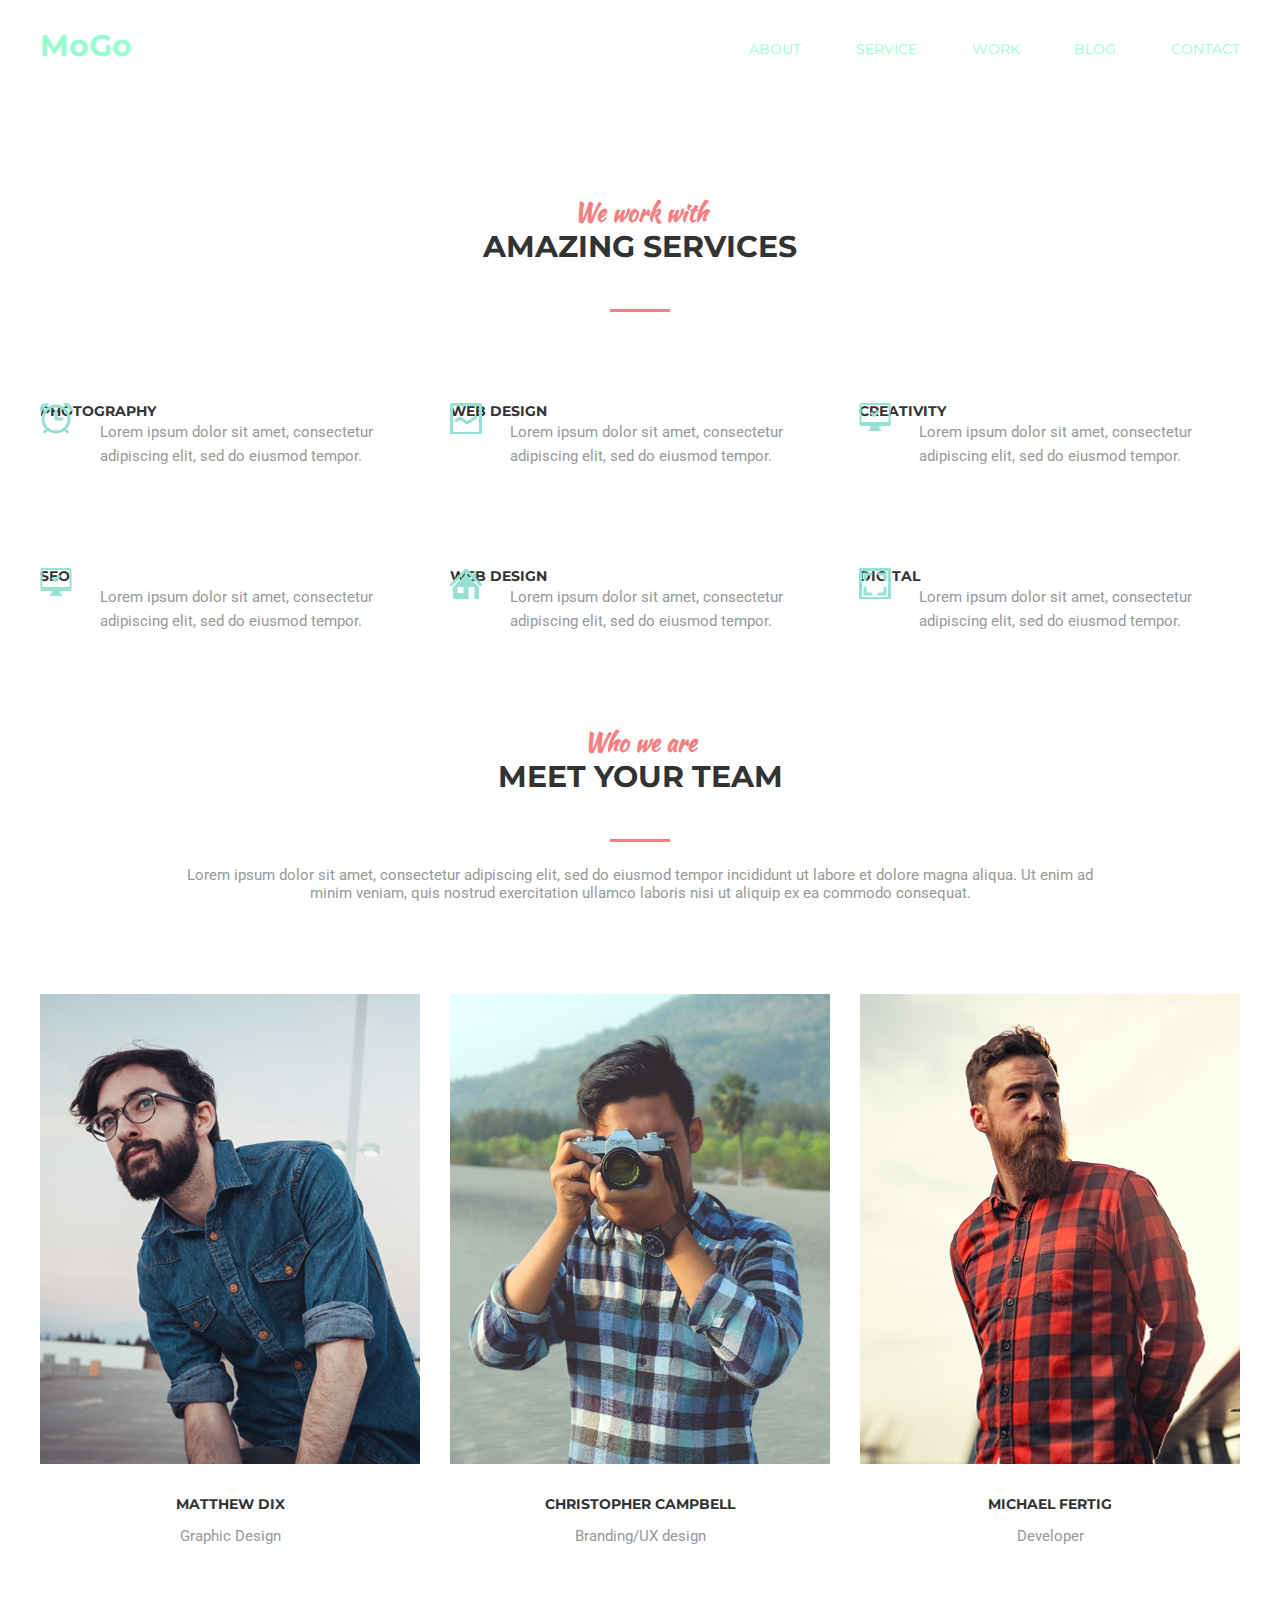
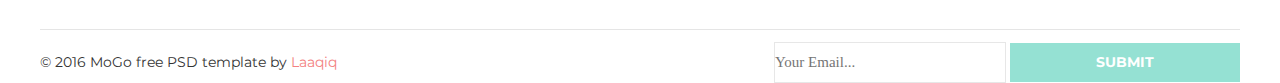
==== html-css/module-6/index.html @ 96894bae "hw-06" ====
<!DOCTYPE html>
<html lang="en">
<head>
    <meta charset="UTF-8">
    <meta name="viewport" content="width=device-width, initial-scale=1.0">
    <meta http-equiv="X-UA-Compatible" content="ie=edge">
    <link rel="stylesheet" href="css/style.css">
    <link href="https://fonts.googleapis.com/css?family=Roboto:300i,400,400i&display=swap" rel="stylesheet">
    <link href="https://fonts.googleapis.com/css?family=Montserrat:400,700&display=swap" rel="stylesheet">
    <link href="https://fonts.googleapis.com/css?family=Kaushan+Script&display=swap" rel="stylesheet">
    <title>Document</title>
</head>
<body>
    <header class="container">
        <nav class="menu">
            <a href="#" class="logo">MoGo</a>
            <ul class="menu-navigation">
                <li>
                    <a href="#">About</a>
                </li>
                <li>
                    <a href="#">Service</a>
                </li>
                <li>
                    <a href="#">Work</a>
                </li>
                <li>
                    <a href="#">Blog</a>
                </li>
                <li>
                    <a href="#">Contact</a>
                </li>
            </ul>
        </nav>
    </header>
    <main class="container">
        <h2 class="article-title"><span class="italic">We work with</span><br>Amazing Services</h2>
            <section class="features">
                <ul class="features-list">
                    <li class="features-list-item">
                       <!-- <img src="image/alarm.png" width="32px" height="31px">-->
                        <h3 class="icon icon-alarm">Photography</h3>
                        <p class="text">
                            Lorem ipsum dolor sit amet, consectetur adipiscing elit, sed do eiusmod tempor.
                        </p>
                    </li>
                    <li class="features-list-item">
                        <!--<img src="image/line graph.png" width="32px" height="31px">-->
                        <h3 class="icon icon-graph">Web Design</h3>
                        <p class="text">
                            Lorem ipsum dolor sit amet, consectetur adipiscing elit, sed do eiusmod tempor.
                        </p>   
                        
                        
                    </li>
                    <li class="features-list-item">
                        <!--<img src="image/computer.png" width="32px" height="31px">-->
                        <h3 class="icon icon-computer">Creativity</h3>
                        <p class="text">
                            Lorem ipsum dolor sit amet, consectetur adipiscing elit, sed do eiusmod tempor.
                        </p>
                    </li>
                    <li class="features-list-item">
                        <!--<img src="image/book.png" width="32px" height="31px">-->
                        <h3 class="icon icon-book">seo</h3>
                        <p class="text">
                            Lorem ipsum dolor sit amet, consectetur adipiscing elit, sed do eiusmod tempor.
                        </p>
                    </li>
                    <li class="features-list-item">
                        <!--<img src="image/home.png" width="32px" height="31px">-->
                        <h3 class="icon icon-home">Web Design</h3>
                        <p class="text">
                            Lorem ipsum dolor sit amet, consectetur adipiscing elit, sed do eiusmod tempor.
                        </p>
                    </li>
                    <li class="features-list-item">
                        <!--<img src="image/image.png" width="32px" height="31px">-->
                        <h3 class="icon icon-image">digital</h3>
                        <p class="text">
                            Lorem ipsum dolor sit amet, consectetur adipiscing elit, sed do eiusmod tempor.
                        </p>
                    </li>
                </ul>
        </section>
    <h2 class="article-title"><span class="italic">Who we are</span><br>Meet your team</h2>
    <p class="text2">Lorem ipsum dolor sit amet, consectetur adipiscing elit, sed do eiusmod tempor incididunt ut labore et dolore magna aliqua. Ut enim ad minim veniam, quis nostrud exercitation ullamco laboris nisi ut aliquip ex ea commodo consequat.</p>
        <section class="team">
            <div class="team-list">
                <div class="team-list-item">
                    <div class="team-list-image">
                        <a href="#">
                            <img src="image/Layer_16.png" width="380" height="470"> 
                        </a>
                    </div>
                    <div class="teams"> 
                        <h3 class="team-list-name">Matthew Dix</h3>
                        <p class="team-list-occupation">Graphic Design</p>
                    </div>
                    <div class="overlay">
                        <ul class="icon-list">
                            <li>
                                <a href="#" class="icon-facebook">
                                    <span class="visually-hidden">Facebook</span>
                                </a>
                            </li>
                            <li>
                                <a href="#" class="icon-twitter">
                                    <span class="visually-hidden">Twitter</span>
                                </a>
                            </li>
                            <li>
                                <a href="#" class="icon-pinterest">
                                    <span class="visually-hidden">Pinterest</span>
                                </a>
                            </li>
                            <li>
                                <a href="#" class="icon-instagram">
                                    <span class="visually-hidden">Instagram</span>
                                </a>
                            </li>
                        </ul>
                    </div>
                </div>
                <div class="team-list-item">
                    <div class="team-list-image">
                        <img class="team-list-image" src="image/Layer_19.png" width="380" height="470">
                    </div>
                    <div class="teams"> 
                        <h3 class="team-list-name">Christopher Campbell</h3>
                        <p class="team-list-occupation">Branding/UX design</p>
                    </div>
                    <div class="overlay">
                        <ul class="icon-list">
                            <li>
                                <a href="#" class="icon-facebook">
                                    <span class="visually-hidden">Facebook</span>
                                </a>
                            </li>
                            <li>
                                <a href="#" class="icon-twitter">
                                    <span class="visually-hidden">Twitter</span>
                                </a>
                            </li>
                            <li>
                                <a href="#" class="icon-pinterest">
                                    <span class="visually-hidden">Pinterest</span>
                                </a>
                            </li>
                            <li>
                                <a href="#" class="icon-instagram">
                                    <span class="visually-hidden">Instagram</span>
                                </a>
                            </li>
                        </ul>
                    </div>
                </div>

                <div class="team-list-item">
                    <div class="team-list-image">
                        <img class="team-list-image" src="image/Layer_18.png" width="380" height="470">
                    </div>
                    <div class="teams"> 
                        <h3 class="team-list-name">Michael Fertig </h3>
                        <p class="team-list-occupation">Developer</p>
                    </div>
                    <div class="overlay">
                        <ul class="icon-list">
                            <li>
                                <a href="#" class="icon-facebook">
                                    <span class="visually-hidden">Facebook</span>
                                </a>
                            </li>
                            <li>
                                <a href="#" class="icon-twitter">
                                    <span class="visually-hidden">Twitter</span>
                                </a>
                            </li>
                            <li>
                                <a href="#" class="icon-pinterest">
                                    <span class="visually-hidden">Pinterest</span>
                                </a>
                            </li>
                            <li>
                                <a href="#" class="icon-instagram">
                                    <span class="visually-hidden">Instagram</span>
                                </a>
                            </li>
                        </ul>
                    </div>
                </div>
            
        </section>   
        </main>
        <footer class="container">
            <div class="b-footer">
                <p>© 2016 MoGo free PSD template by <span>Laaqiq</span></p >
                <div class="form">
                    <input type="email" class="form-control" placeholder="Your Email...">
                    <input type="submit" placeholder="Subscribe" class="submit-btn">
                </div>  
            </div>
        </footer>
</body>
</html>
---- html-css/module-6/css/style.css ----
*{
    margin: 0;
    padding: 0;
}

/*html {
    box-sizing: border-box;
  }
  *, *:before, *:after {
    box-sizing: inherit;
  }*/

body{
    font-size: 15px;
    color: rgb(153, 153, 153);
    font-family: 'Roboto', sans-serif;
}
.container{
    width: 1200px;
    margin: 0 auto;
}

.menu{
    display: flex;
    justify-content: space-between;
}

.menu a{
    font-family: 'Montserrat', sans-serif;
    color: rgb(149, 255, 211);
    line-height: 1.2;
    text-decoration: none;
}


.logo{
    font-size: 30px;
    font-weight: 700;
    padding-top: 28px;
}

.menu-navigation{
    list-style: none;
    text-transform: uppercase;
    display: flex;
    width: 491px;
    justify-content: space-between;
    padding-top: 40px;
    padding-bottom: 132px;
}


.menu-navigation a{
    font-size: 14px;
    font-weight: 400;
    
}

.menu-navigation a:hover{
    color: rgb(243, 129, 129);
}

.menu-navigation a::after{
    display: flex;
    content: "";
    opacity: 0;
    width: 100%;
    height: 3px;
    background-color: rgb(149, 255, 211);
    transition: opacity 200ms linear, color 200ms linear;
} 

.menu-navigation a:hover::after{
    opacity: 1;
    background-color: rgb(243, 129, 129);
    transition: opacity 200ms linear, color 200ms linear;
} 

.article-title{
    color: rgb(51, 51, 51);
    text-align: center;
    
}

.italic{
    font-size: 24px;
    font-family: 'Kaushan Script', cursive;
    line-height: 1.2;
    text-transform: none;
    
}

h2{
    font-size: 30px;
    font-family: "Montserrat";
    line-height: 1.2;
    font-weight: bold;
    text-transform: uppercase;
    padding-bottom: 24px;
}

h2::after{
    content: "";
    background-color: rgb(243, 129, 129);
    width: 60px;
    height: 3px;
    display: block;
    margin: 0 auto;
    margin-top: 44px;    
}

.features{
    margin-bottom: 90px;
}

.features-list{
    list-style: none;
    display: flex;
    flex-wrap: wrap;
    justify-content: space-between;
    margin: 0;
    padding: 0;
    position: relative;
    margin-top: 67px;
}

.features-list-item{
    width: 381px;
    margin-bottom: 100px;
    display: flex;
    flex-direction: column;
    /*padding-left: 18px;*/
}

.features-list-item:nth-last-child(-n+3){
    margin-bottom: 0;
}

.icon::before{
    content: '';
    position: absolute;
    display: block;
    height: 31px;
    width: 32px;
    background-repeat: no-repeat;
    
    
}

.icon-alarm::before{
    background-image: url(../image/alarm.png);
    
}

.icon-graph::before{
    background-image: url(../image/line-graph.png);
}

.icon-computer::before{
    background-image: url(../image/computer.png);
}

.icon-book::before{
    background-image: url(../image/computer.png);
}

.icon-home::before{
    background-image: url(../image/home.png);
}

.icon-image::before{
    background-image: url(../image/image.png);
}

h3{
    font-size: 14px;
    font-family: "Montserrat";
    color: rgb(51, 51, 51);
    text-transform: uppercase;
    line-height: 1.2;
    /*padding-left: 30px;*/
    
}

.text{
    font-size: 15px;
    font-family: "Roboto";
    color: rgb(153, 153, 153);
    line-height: 1.6;
    margin-left: 60px;
}

.text2{
    width: 941px;
    text-align: center;
    margin: 0 auto;
    margin-bottom: 92px;
}

.team-list{
    display: flex;
    justify-content: space-between;
    list-style: none;
    position: relative;
}
.team-list-image{
    position: relative;
    /*background: #95e1d3;*/
    width: 380px;
    height: 470px;
    margin-bottom: 32px;
    
}

.team-list-image a{
    display: block;
   
}
/*.team-list-image:hover{
    
    /*background-image: linear-gradient(to top, rgba(252, 227, 138, 0.9) 0%, rgba(243, 129, 129, 0.9) 100%), url(../image/Layer_16.png);
    transform: translate(-10px, -10px);
    background: #95e1d3;
}*/


.team{
    margin-bottom: 84px;
}

.teams{
    text-align: center;
    
}

.team-list-name{
    margin-bottom: 15px;
    padding: 0;
}
 .team-list-occupation{
    font-family: 'Roboto', cursive;
    font-size: 15px;
    
}

.overlay{
    position: absolute;
    top: 0;
    background-image: linear-gradient(to top, rgba(252, 227, 138, 0.9) 0%, rgba(243, 129, 129, 0.9) 100%);
    min-height: 470px;
    width: 380px;
    opacity: 0;
    z-index: 1;
    
}
.team-list-item:hover .overlay{
    opacity: 1;
    
}

.icon-list{
    list-style: none;
    min-height: 470px;
    display: flex;
    align-items: center;
    justify-content: center;

}

.icon-list a{
    display: block;
    width: 56px;
    height: 56px;
    background-color: #fce38a;
    border: 1px solid rgba(243, 129, 129, 0.5);
    background-repeat: no-repeat;
    background-position: center;
}
.visually-hidden:not(:focus):not(:active) { 
    position: absolute !important;
    height: 1px; 
    width: 1px;
    overflow: hidden;
    clip: rect(1px 1px 1px 1px); 
    clip: rect(1px, 1px, 1px, 1px);
    white-space: nowrap; 
}

.icon-facebook{
    background-image: url(../image/facebook.png);
}
.icon-twitter{
    background-image: url(../image/twitter.png);
}
.icon-pinterest{
    background-image: url(../image/pinterest.png);
}
.icon-instagram{
    background-image: url(../image/instagram.png);
}

.icon-facebook:hover,
.icon-twitter:hover,
.icon-pinterest:hover,
.icon-instagram:hover{
    background-color: #95e1d3;
    transition: opacity 200ms linear, color 200ms linear;
}

.overlay:hover{
    box-shadow: 10px 10px 0px 0px #95e1d3;
    
    transition: opacity 200ms linear, color 200ms linear;
}

input{
    width: 230px;
    height: 39px;
    border: 1px solid rgb(231, 231, 231);
    background-color: rgb(255, 255, 255);  
}

.form-control{
    color: rgb(204, 204, 204);
    font-family: "Roboto - Light Italic";
    font-size: 15px;
    font-weight: 400;
    line-height: 24px;
    margin-left: 13px;
}


button{
    width: 150px;
    height: 40px;
    background-color: #95e1d3;
}

.submit-btn{
    color: rgb(255, 255, 255);
    font-family: Montserrat;
    font-size: 14px;
    font-weight: 700;
    text-transform: uppercase;
    border: none;
    background-color: #95e1d3;
}

.b-footer{
    display: flex;
    justify-content: space-between;
    flex-wrap: wrap;
    font-family: 'Montserrat', sans-serif;
    color: rgb(51, 51, 51);
    font-size: 14px;
    
}

span{
    color: rgb(243, 129, 129);
    line-height: 41px;
}
.b-footer::before{
    content: '';
    background-color: rgb(229, 229, 229);
    width: 100%;
    height: 1px;
    margin-bottom: 12px;
}
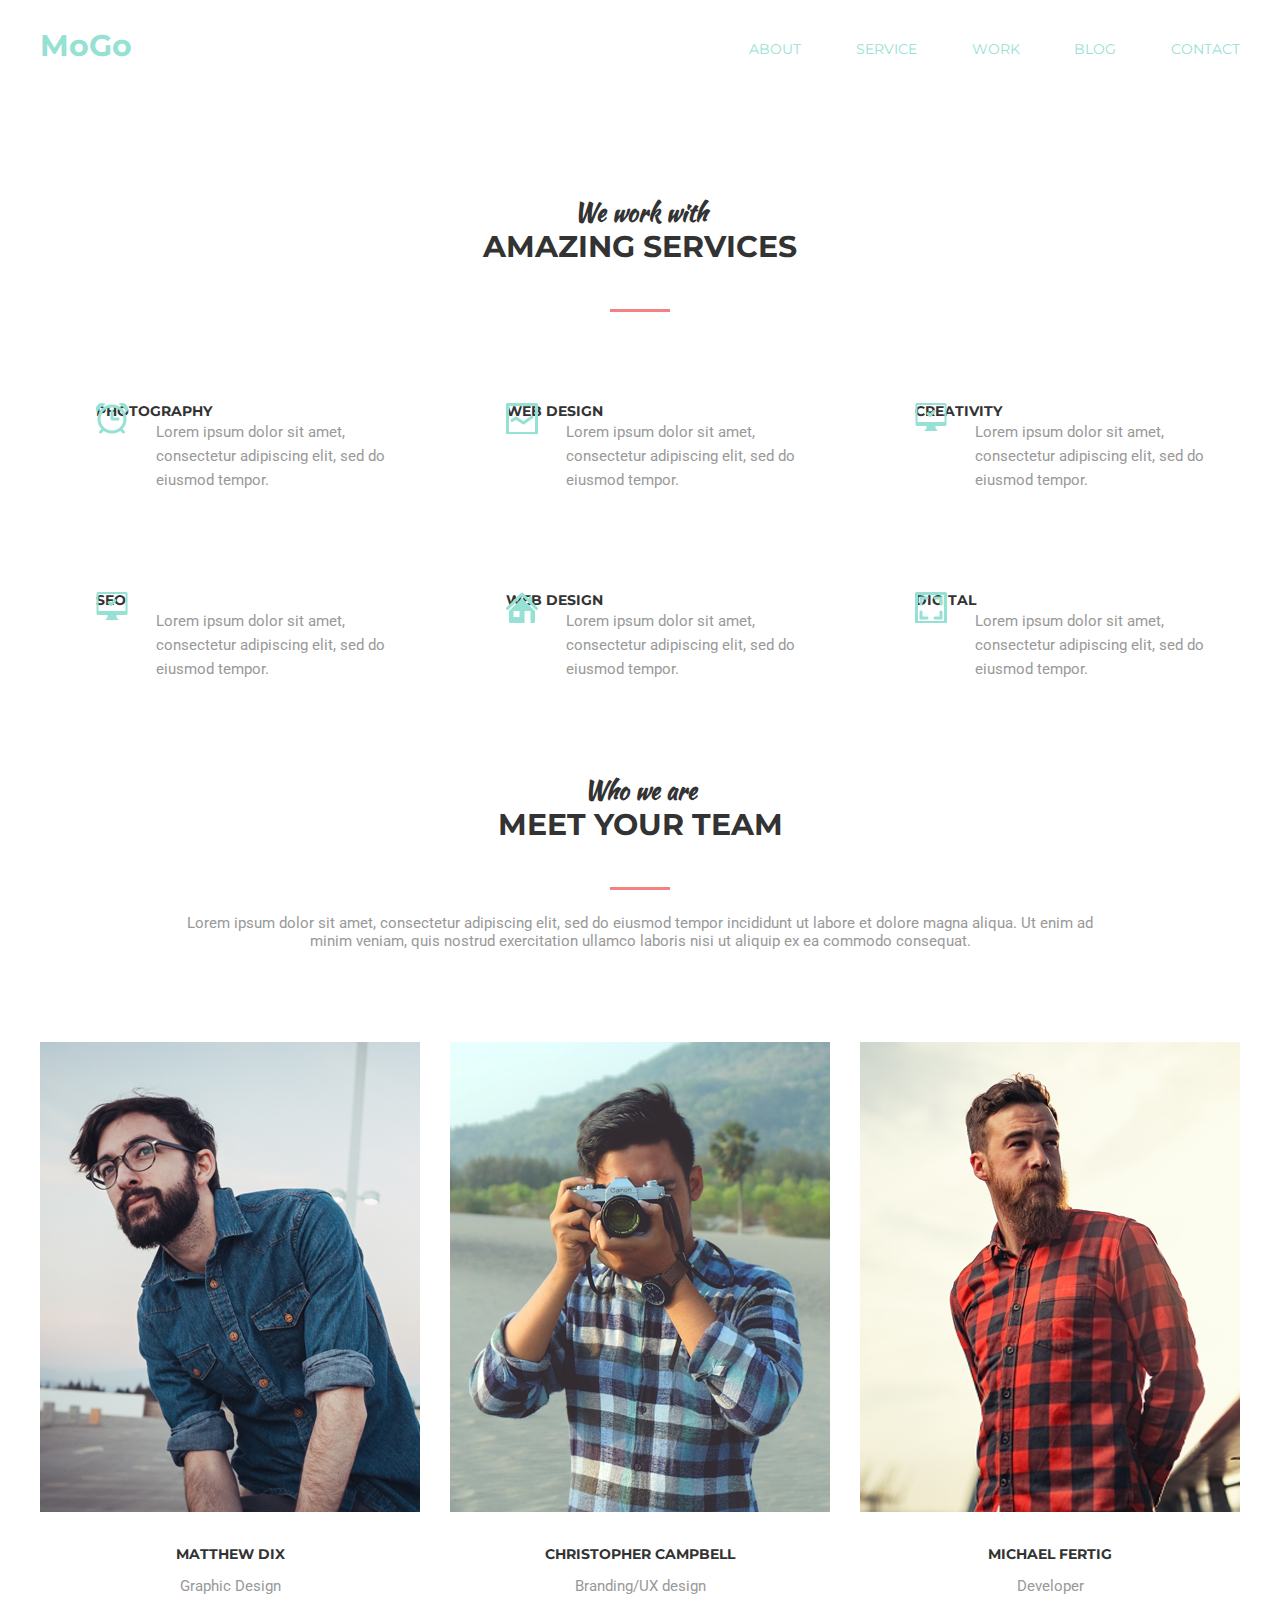
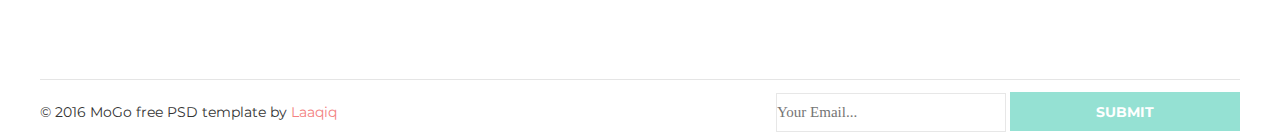
==== commit b1c0112c: "hw-06.1" ====
--- a/html-css/module-6/index.html
+++ b/html-css/module-6/index.html
@@ -34,172 +34,176 @@
         </nav>
     </header>
     <main class="container">
-        <h2 class="article-title"><span class="italic">We work with</span><br>Amazing Services</h2>
+        
             <section class="features">
+                <h2 class="article-title"><span class="italic">We work with</span><br>Amazing Services</h2>
                 <ul class="features-list">
-                    <li class="features-list-item">
+                    <li class="features-list-item icon icon-alarm">
                        <!-- <img src="image/alarm.png" width="32px" height="31px">-->
-                        <h3 class="icon icon-alarm">Photography</h3>
-                        <p class="text">
-                            Lorem ipsum dolor sit amet, consectetur adipiscing elit, sed do eiusmod tempor.
-                        </p>
-                    </li>
-                    <li class="features-list-item">
+                        <h3>Photography</h3>
+                        <p class="text">
+                            Lorem ipsum dolor sit amet, consectetur adipiscing elit, sed do eiusmod tempor.
+                        </p>
+                    </li>
+                    <li class="features-list-item icon icon-graph">
                         <!--<img src="image/line graph.png" width="32px" height="31px">-->
-                        <h3 class="icon icon-graph">Web Design</h3>
-                        <p class="text">
-                            Lorem ipsum dolor sit amet, consectetur adipiscing elit, sed do eiusmod tempor.
-                        </p>   
-                        
-                        
-                    </li>
-                    <li class="features-list-item">
+                        <h3>Web Design</h3>
+                        <p class="text">
+                            Lorem ipsum dolor sit amet, consectetur adipiscing elit, sed do eiusmod tempor.
+                        </p>                   
+                    </li>
+                    <li class="features-list-item icon icon-computer">
                         <!--<img src="image/computer.png" width="32px" height="31px">-->
-                        <h3 class="icon icon-computer">Creativity</h3>
-                        <p class="text">
-                            Lorem ipsum dolor sit amet, consectetur adipiscing elit, sed do eiusmod tempor.
-                        </p>
-                    </li>
-                    <li class="features-list-item">
+                        <h3>Creativity</h3>
+                        <p class="text">
+                            Lorem ipsum dolor sit amet, consectetur adipiscing elit, sed do eiusmod tempor.
+                        </p>
+                    </li>
+                    <li class="features-list-item icon icon-book">
                         <!--<img src="image/book.png" width="32px" height="31px">-->
-                        <h3 class="icon icon-book">seo</h3>
-                        <p class="text">
-                            Lorem ipsum dolor sit amet, consectetur adipiscing elit, sed do eiusmod tempor.
-                        </p>
-                    </li>
-                    <li class="features-list-item">
+                        <h3>seo</h3>
+                        <p class="text">
+                            Lorem ipsum dolor sit amet, consectetur adipiscing elit, sed do eiusmod tempor.
+                        </p>
+                    </li>
+                    <li class="features-list-item icon icon-home">
                         <!--<img src="image/home.png" width="32px" height="31px">-->
-                        <h3 class="icon icon-home">Web Design</h3>
-                        <p class="text">
-                            Lorem ipsum dolor sit amet, consectetur adipiscing elit, sed do eiusmod tempor.
-                        </p>
-                    </li>
-                    <li class="features-list-item">
+                        <h3>Web Design</h3>
+                        <p class="text">
+                            Lorem ipsum dolor sit amet, consectetur adipiscing elit, sed do eiusmod tempor.
+                        </p>
+                    </li>
+                    <li class="features-list-item icon icon-image">
                         <!--<img src="image/image.png" width="32px" height="31px">-->
-                        <h3 class="icon icon-image">digital</h3>
+                        <h3>digital</h3>
                         <p class="text">
                             Lorem ipsum dolor sit amet, consectetur adipiscing elit, sed do eiusmod tempor.
                         </p>
                     </li>
                 </ul>
         </section>
-    <h2 class="article-title"><span class="italic">Who we are</span><br>Meet your team</h2>
-    <p class="text2">Lorem ipsum dolor sit amet, consectetur adipiscing elit, sed do eiusmod tempor incididunt ut labore et dolore magna aliqua. Ut enim ad minim veniam, quis nostrud exercitation ullamco laboris nisi ut aliquip ex ea commodo consequat.</p>
         <section class="team">
+            <h2 class="article-title"><span class="italic">Who we are</span><br>Meet your team</h2>
+            <p class="text2">Lorem ipsum dolor sit amet, consectetur adipiscing elit, sed do eiusmod tempor incididunt ut labore et dolore magna aliqua. Ut enim ad minim veniam, quis nostrud exercitation ullamco laboris nisi ut aliquip ex ea commodo consequat.</p>
             <div class="team-list">
                 <div class="team-list-item">
-                    <div class="team-list-image">
+                    <div class="team-list-card">
                         <a href="#">
-                            <img src="image/Layer_16.png" width="380" height="470"> 
+                            <img src="image/Layer_16.png" width="380" height="470" alt="#"> 
                         </a>
+                        <div class="overlay">
+                            <ul class="icon-list">
+                                <li>
+                                    <a href="#" class="icon-facebook">
+                                        <span class="visually-hidden">Facebook</span>
+                                    </a>
+                                </li>
+                                <li>
+                                    <a href="#" class="icon-twitter">
+                                        <span class="visually-hidden">Twitter</span>
+                                    </a>
+                                </li>
+                                <li>
+                                    <a href="#" class="icon-pinterest">
+                                        <span class="visually-hidden">Pinterest</span>
+                                    </a>
+                                </li>
+                                <li>
+                                    <a href="#" class="icon-instagram">
+                                        <span class="visually-hidden">Instagram</span>
+                                    </a>
+                                </li>
+                            </ul>
+                        </div>
                     </div>
                     <div class="teams"> 
                         <h3 class="team-list-name">Matthew Dix</h3>
                         <p class="team-list-occupation">Graphic Design</p>
                     </div>
-                    <div class="overlay">
-                        <ul class="icon-list">
-                            <li>
-                                <a href="#" class="icon-facebook">
-                                    <span class="visually-hidden">Facebook</span>
-                                </a>
-                            </li>
-                            <li>
-                                <a href="#" class="icon-twitter">
-                                    <span class="visually-hidden">Twitter</span>
-                                </a>
-                            </li>
-                            <li>
-                                <a href="#" class="icon-pinterest">
-                                    <span class="visually-hidden">Pinterest</span>
-                                </a>
-                            </li>
-                            <li>
-                                <a href="#" class="icon-instagram">
-                                    <span class="visually-hidden">Instagram</span>
-                                </a>
-                            </li>
-                        </ul>
-                    </div>
+                   
                 </div>
                 <div class="team-list-item">
-                    <div class="team-list-image">
-                        <img class="team-list-image" src="image/Layer_19.png" width="380" height="470">
-                    </div>
+                    <div class="team-list-card">
+                        <a href="#">
+                            <img src="image/Layer_19.png" width="380" height="470" alt="#">
+                        </a>
+                        <div class="overlay">
+                            <ul class="icon-list">
+                                <li>
+                                    <a href="#" class="icon-facebook">
+                                        <span class="visually-hidden">Facebook</span>
+                                    </a>
+                                </li>
+                                <li>
+                                    <a href="#" class="icon-twitter">
+                                        <span class="visually-hidden">Twitter</span>
+                                    </a>
+                                </li>
+                                <li>
+                                    <a href="#" class="icon-pinterest">
+                                        <span class="visually-hidden">Pinterest</span>
+                                    </a>
+                                </li>
+                                <li>
+                                    <a href="#" class="icon-instagram">
+                                        <span class="visually-hidden">Instagram</span>
+                                    </a>
+                                </li>
+                            </ul>
+                        </div>
+                    </div>    
                     <div class="teams"> 
                         <h3 class="team-list-name">Christopher Campbell</h3>
                         <p class="team-list-occupation">Branding/UX design</p>
-                    </div>
-                    <div class="overlay">
-                        <ul class="icon-list">
-                            <li>
-                                <a href="#" class="icon-facebook">
-                                    <span class="visually-hidden">Facebook</span>
-                                </a>
-                            </li>
-                            <li>
-                                <a href="#" class="icon-twitter">
-                                    <span class="visually-hidden">Twitter</span>
-                                </a>
-                            </li>
-                            <li>
-                                <a href="#" class="icon-pinterest">
-                                    <span class="visually-hidden">Pinterest</span>
-                                </a>
-                            </li>
-                            <li>
-                                <a href="#" class="icon-instagram">
-                                    <span class="visually-hidden">Instagram</span>
-                                </a>
-                            </li>
-                        </ul>
-                    </div>
+                    </div>  
                 </div>
-
                 <div class="team-list-item">
-                    <div class="team-list-image">
-                        <img class="team-list-image" src="image/Layer_18.png" width="380" height="470">
+                    <div class="team-list-card">
+                        <a href="#">
+                            <img src="image/Layer_18.png" width="380" height="470" alt="#">
+                        </a>
+                        <div class="overlay">
+                            <ul class="icon-list">
+                                <li>
+                                    <a href="#" class="icon-facebook">
+                                        <span class="visually-hidden">Facebook</span>
+                                    </a>
+                                </li>
+                                <li>
+                                    <a href="#" class="icon-twitter">
+                                        <span class="visually-hidden">Twitter</span>
+                                    </a>
+                                </li>
+                                <li>
+                                    <a href="#" class="icon-pinterest">
+                                        <span class="visually-hidden">Pinterest</span>
+                                    </a>
+                                </li>
+                                <li>
+                                    <a href="#" class="icon-instagram">
+                                        <span class="visually-hidden">Instagram</span>
+                                    </a>
+                                </li>
+                            </ul>
+                        </div>
                     </div>
                     <div class="teams"> 
                         <h3 class="team-list-name">Michael Fertig </h3>
                         <p class="team-list-occupation">Developer</p>
                     </div>
-                    <div class="overlay">
-                        <ul class="icon-list">
-                            <li>
-                                <a href="#" class="icon-facebook">
-                                    <span class="visually-hidden">Facebook</span>
-                                </a>
-                            </li>
-                            <li>
-                                <a href="#" class="icon-twitter">
-                                    <span class="visually-hidden">Twitter</span>
-                                </a>
-                            </li>
-                            <li>
-                                <a href="#" class="icon-pinterest">
-                                    <span class="visually-hidden">Pinterest</span>
-                                </a>
-                            </li>
-                            <li>
-                                <a href="#" class="icon-instagram">
-                                    <span class="visually-hidden">Instagram</span>
-                                </a>
-                            </li>
-                        </ul>
-                    </div>
+                    
                 </div>
-            
-        </section>   
-        </main>
-        <footer class="container">
+            </div>
+        </section>  
+    </main>
+    <footer class="container">
             <div class="b-footer">
                 <p>© 2016 MoGo free PSD template by <span>Laaqiq</span></p >
                 <div class="form">
                     <input type="email" class="form-control" placeholder="Your Email...">
-                    <input type="submit" placeholder="Subscribe" class="submit-btn">
+                    <input type="submit" class="submit-btn">
                 </div>  
             </div>
-        </footer>
+    </footer>   
 </body>
 </html>    --- a/html-css/module-6/css/style.css
+++ b/html-css/module-6/css/style.css
@@ -3,16 +3,16 @@
     padding: 0;
 }
 
-/*html {
+html {
     box-sizing: border-box;
   }
   *, *:before, *:after {
     box-sizing: inherit;
-  }*/
+  }
 
 body{
     font-size: 15px;
-    color: rgb(153, 153, 153);
+    color: #999999;
     font-family: 'Roboto', sans-serif;
 }
 .container{
@@ -27,7 +27,7 @@
 
 .menu a{
     font-family: 'Montserrat', sans-serif;
-    color: rgb(149, 255, 211);
+    color: #95e1d3;
     line-height: 1.2;
     text-decoration: none;
 }
@@ -57,7 +57,7 @@
 }
 
 .menu-navigation a:hover{
-    color: rgb(243, 129, 129);
+    color: #f38181;;
 }
 
 .menu-navigation a::after{
@@ -66,13 +66,13 @@
     opacity: 0;
     width: 100%;
     height: 3px;
-    background-color: rgb(149, 255, 211);
+    background-color: #95e1d3;;
     transition: opacity 200ms linear, color 200ms linear;
 } 
 
 .menu-navigation a:hover::after{
     opacity: 1;
-    background-color: rgb(243, 129, 129);
+    background-color: #f38181;;
     transition: opacity 200ms linear, color 200ms linear;
 } 
 
@@ -87,7 +87,7 @@
     font-family: 'Kaushan Script', cursive;
     line-height: 1.2;
     text-transform: none;
-    
+   
 }
 
 h2{
@@ -101,7 +101,7 @@
 
 h2::after{
     content: "";
-    background-color: rgb(243, 129, 129);
+    background-color: #f38181;
     width: 60px;
     height: 3px;
     display: block;
@@ -129,7 +129,9 @@
     margin-bottom: 100px;
     display: flex;
     flex-direction: column;
-    /*padding-left: 18px;*/
+    padding-left: 56px;
+    box-sizing: border-box;
+    position: relative;
 }
 
 .features-list-item:nth-last-child(-n+3){
@@ -144,7 +146,6 @@
     width: 32px;
     background-repeat: no-repeat;
     
-    
 }
 
 .icon-alarm::before{
@@ -185,7 +186,7 @@
 .text{
     font-size: 15px;
     font-family: "Roboto";
-    color: rgb(153, 153, 153);
+    color: #999999;
     line-height: 1.6;
     margin-left: 60px;
 }
@@ -203,9 +204,9 @@
     list-style: none;
     position: relative;
 }
-.team-list-image{
+/*.team-list-image{
     position: relative;
-    /*background: #95e1d3;*/
+    /*background: #95e1d3;
     width: 380px;
     height: 470px;
     margin-bottom: 32px;
@@ -215,10 +216,10 @@
 .team-list-image a{
     display: block;
    
-}
-/*.team-list-image:hover{
-    
-    /*background-image: linear-gradient(to top, rgba(252, 227, 138, 0.9) 0%, rgba(243, 129, 129, 0.9) 100%), url(../image/Layer_16.png);
+}*/
+/*.team-list-image .overlay:hover{
+    
+    background-image: linear-gradient(to top, rgba(252, 227, 138, 0.9) 0%, rgba(243, 129, 129, 0.9) 100%), url(../image/Layer_16.png);
     transform: translate(-10px, -10px);
     background: #95e1d3;
 }*/
@@ -275,6 +276,7 @@
     border: 1px solid rgba(243, 129, 129, 0.5);
     background-repeat: no-repeat;
     background-position: center;
+      
 }
 .visually-hidden:not(:focus):not(:active) { 
     position: absolute !important;
@@ -306,11 +308,14 @@
     background-color: #95e1d3;
     transition: opacity 200ms linear, color 200ms linear;
 }
-
-.overlay:hover{
+.team-list-card:hover{
     box-shadow: 10px 10px 0px 0px #95e1d3;
-    
+    transform: translate(-10px, -10px);
     transition: opacity 200ms linear, color 200ms linear;
+}
+
+.team-list-card{
+    margin-bottom: 30px;
 }
 
 input{
@@ -333,7 +338,7 @@
 button{
     width: 150px;
     height: 40px;
-    background-color: #95e1d3;
+    background-color: #95e1d3;;
 }
 
 .submit-btn{
@@ -343,7 +348,7 @@
     font-weight: 700;
     text-transform: uppercase;
     border: none;
-    background-color: #95e1d3;
+    background-color: #95e1d3;;
 }
 
 .b-footer{
@@ -356,8 +361,8 @@
     
 }
 
-span{
-    color: rgb(243, 129, 129);
+.b-footer span{
+    color: #f38181;;
     line-height: 41px;
 }
 .b-footer::before{
@@ -366,4 +371,17 @@
     width: 100%;
     height: 1px;
     margin-bottom: 12px;
-}+}
+.service {
+    font-size: 14px;
+    font-family: "Montserrat";
+    color: rgb(255, 255, 255);
+    text-transform: uppercase;
+    line-height: 1.2;
+    text-align: center;
+    position: absolute;
+    left: 1177.134px;
+    top: 36.6px;
+    z-index: 87;
+  }
+  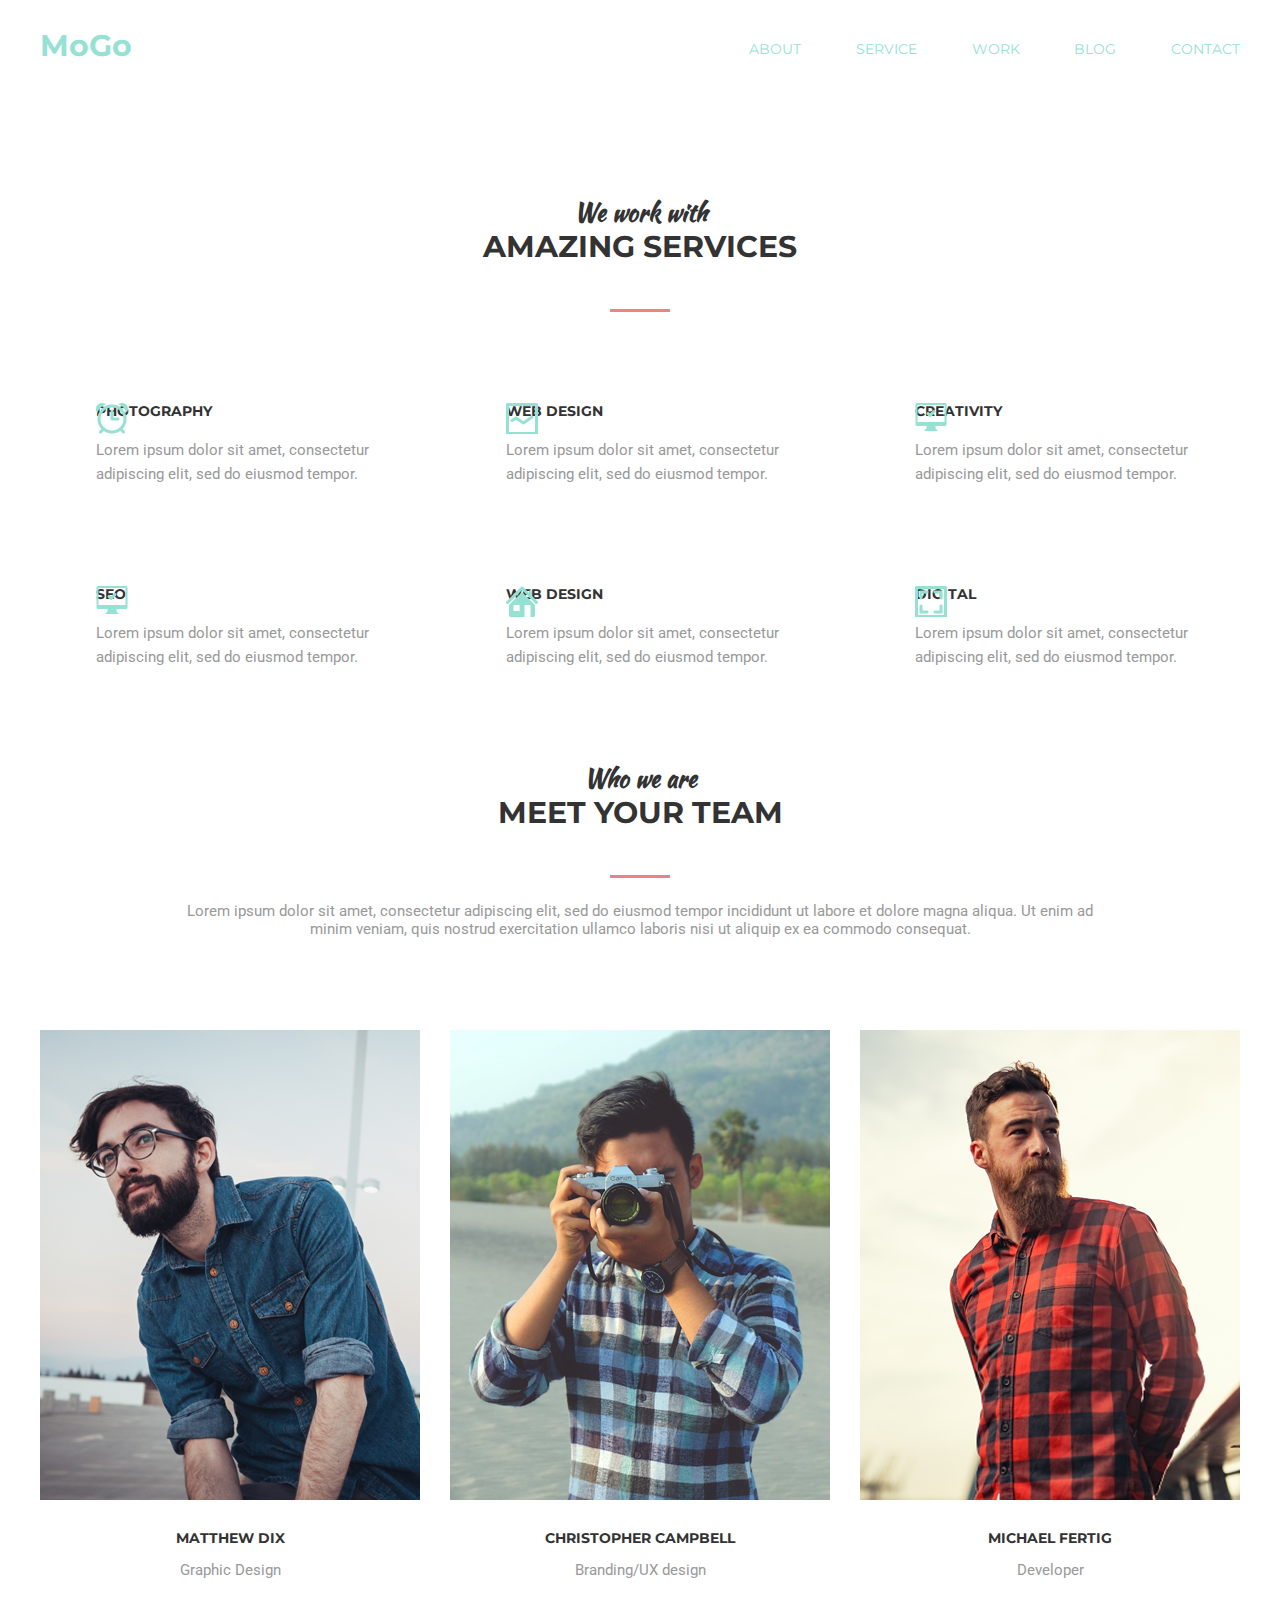
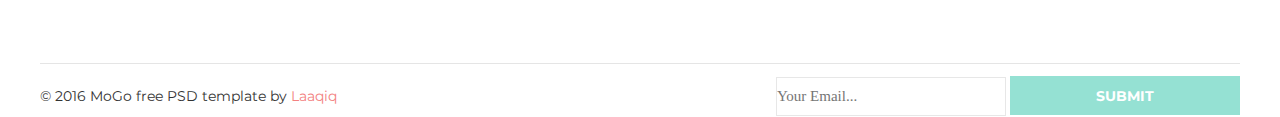
==== commit a190532a: "hw-06.4" ====
--- a/html-css/module-6/index.html
+++ b/html-css/module-6/index.html
@@ -38,42 +38,42 @@
             <section class="features">
                 <h2 class="article-title"><span class="italic">We work with</span><br>Amazing Services</h2>
                 <ul class="features-list">
-                    <li class="features-list-item icon icon-alarm">
+                    <li class="features-list-item icon-alarm">
                        <!-- <img src="image/alarm.png" width="32px" height="31px">-->
                         <h3>Photography</h3>
                         <p class="text">
                             Lorem ipsum dolor sit amet, consectetur adipiscing elit, sed do eiusmod tempor.
                         </p>
                     </li>
-                    <li class="features-list-item icon icon-graph">
+                    <li class="features-list-item icon-graph">
                         <!--<img src="image/line graph.png" width="32px" height="31px">-->
                         <h3>Web Design</h3>
                         <p class="text">
                             Lorem ipsum dolor sit amet, consectetur adipiscing elit, sed do eiusmod tempor.
                         </p>                   
                     </li>
-                    <li class="features-list-item icon icon-computer">
+                    <li class="features-list-item icon-computer">
                         <!--<img src="image/computer.png" width="32px" height="31px">-->
                         <h3>Creativity</h3>
                         <p class="text">
                             Lorem ipsum dolor sit amet, consectetur adipiscing elit, sed do eiusmod tempor.
                         </p>
                     </li>
-                    <li class="features-list-item icon icon-book">
+                    <li class="features-list-item icon-book">
                         <!--<img src="image/book.png" width="32px" height="31px">-->
                         <h3>seo</h3>
                         <p class="text">
                             Lorem ipsum dolor sit amet, consectetur adipiscing elit, sed do eiusmod tempor.
                         </p>
                     </li>
-                    <li class="features-list-item icon icon-home">
+                    <li class="features-list-item icon-home">
                         <!--<img src="image/home.png" width="32px" height="31px">-->
                         <h3>Web Design</h3>
                         <p class="text">
                             Lorem ipsum dolor sit amet, consectetur adipiscing elit, sed do eiusmod tempor.
                         </p>
                     </li>
-                    <li class="features-list-item icon icon-image">
+                    <li class="features-list-item icon-image">
                         <!--<img src="image/image.png" width="32px" height="31px">-->
                         <h3>digital</h3>
                         <p class="text">
@@ -88,9 +88,6 @@
             <div class="team-list">
                 <div class="team-list-item">
                     <div class="team-list-card">
-                        <a href="#">
-                            <img src="image/Layer_16.png" width="380" height="470" alt="#"> 
-                        </a>
                         <div class="overlay">
                             <ul class="icon-list">
                                 <li>
@@ -115,6 +112,7 @@
                                 </li>
                             </ul>
                         </div>
+                        <img class="team-foto" src="image/Layer_16.png" width="380" height="470" alt="#">  
                     </div>
                     <div class="teams"> 
                         <h3 class="team-list-name">Matthew Dix</h3>
@@ -124,9 +122,6 @@
                 </div>
                 <div class="team-list-item">
                     <div class="team-list-card">
-                        <a href="#">
-                            <img src="image/Layer_19.png" width="380" height="470" alt="#">
-                        </a>
                         <div class="overlay">
                             <ul class="icon-list">
                                 <li>
@@ -151,6 +146,7 @@
                                 </li>
                             </ul>
                         </div>
+                        <img class="team-foto" src="image/Layer_19.png" width="380" height="470" alt="#"> 
                     </div>    
                     <div class="teams"> 
                         <h3 class="team-list-name">Christopher Campbell</h3>
@@ -159,9 +155,6 @@
                 </div>
                 <div class="team-list-item">
                     <div class="team-list-card">
-                        <a href="#">
-                            <img src="image/Layer_18.png" width="380" height="470" alt="#">
-                        </a>
                         <div class="overlay">
                             <ul class="icon-list">
                                 <li>
@@ -186,6 +179,7 @@
                                 </li>
                             </ul>
                         </div>
+                        <img class="team-foto" src="image/Layer_18.png" width="380" height="470" alt="#">   
                     </div>
                     <div class="teams"> 
                         <h3 class="team-list-name">Michael Fertig </h3>
--- a/html-css/module-6/css/style.css
+++ b/html-css/module-6/css/style.css
@@ -49,11 +49,9 @@
     padding-bottom: 132px;
 }
 
-
 .menu-navigation a{
     font-size: 14px;
-    font-weight: 400;
-    
+    font-weight: 400;  
 }
 
 .menu-navigation a:hover{
@@ -105,8 +103,7 @@
     width: 60px;
     height: 3px;
     display: block;
-    margin: 0 auto;
-    margin-top: 44px;    
+    margin: 44px auto 0;  
 }
 
 .features{
@@ -118,10 +115,9 @@
     display: flex;
     flex-wrap: wrap;
     justify-content: space-between;
-    margin: 0;
+    margin: 67px 0 0;
     padding: 0;
     position: relative;
-    margin-top: 67px;
 }
 
 .features-list-item{
@@ -132,20 +128,20 @@
     padding-left: 56px;
     box-sizing: border-box;
     position: relative;
+    
 }
 
 .features-list-item:nth-last-child(-n+3){
     margin-bottom: 0;
 }
 
-.icon::before{
+.features-list-item::before{
     content: '';
     position: absolute;
     display: block;
     height: 31px;
     width: 32px;
-    background-repeat: no-repeat;
-    
+    background-repeat: no-repeat;    
 }
 
 .icon-alarm::before{
@@ -179,8 +175,7 @@
     color: rgb(51, 51, 51);
     text-transform: uppercase;
     line-height: 1.2;
-    /*padding-left: 30px;*/
-    
+    margin-bottom: 18px;
 }
 
 .text{
@@ -188,14 +183,13 @@
     font-family: "Roboto";
     color: #999999;
     line-height: 1.6;
-    margin-left: 60px;
+    /*margin-left: 60px;*/
 }
 
 .text2{
     width: 941px;
     text-align: center;
-    margin: 0 auto;
-    margin-bottom: 92px;
+    margin: 0 auto 92px;
 }
 
 .team-list{
@@ -231,7 +225,6 @@
 
 .teams{
     text-align: center;
-    
 }
 
 .team-list-name{
@@ -244,27 +237,36 @@
     
 }
 
+.team-foto{
+    display: block;
+}
+
+.team-foto:hover{
+    transition: opacity 200ms linear, color 200ms linear;
+}
 .overlay{
     position: absolute;
     top: 0;
     background-image: linear-gradient(to top, rgba(252, 227, 138, 0.9) 0%, rgba(243, 129, 129, 0.9) 100%);
-    min-height: 470px;
-    width: 380px;
+    height: 100%;
+    width: 100%;
     opacity: 0;
     z-index: 1;
-    
-}
-.team-list-item:hover .overlay{
+    display: flex;
+    justify-content: center;
+    align-items: center;
+}
+
+.team-list-card:hover .overlay{
     opacity: 1;
-    
 }
 
 .icon-list{
     list-style: none;
-    min-height: 470px;
-    display: flex;
-    align-items: center;
-    justify-content: center;
+   /* min-height: 470px;*/
+    display: flex;
+   /* align-items: center;
+    justify-content: center;*/
 
 }
 
@@ -276,8 +278,8 @@
     border: 1px solid rgba(243, 129, 129, 0.5);
     background-repeat: no-repeat;
     background-position: center;
-      
-}
+}
+
 .visually-hidden:not(:focus):not(:active) { 
     position: absolute !important;
     height: 1px; 
@@ -314,6 +316,7 @@
     transition: opacity 200ms linear, color 200ms linear;
 }
 
+
 .team-list-card{
     margin-bottom: 30px;
 }
@@ -333,7 +336,6 @@
     line-height: 24px;
     margin-left: 13px;
 }
-
 
 button{
     width: 150px;
@@ -372,16 +374,4 @@
     height: 1px;
     margin-bottom: 12px;
 }
-.service {
-    font-size: 14px;
-    font-family: "Montserrat";
-    color: rgb(255, 255, 255);
-    text-transform: uppercase;
-    line-height: 1.2;
-    text-align: center;
-    position: absolute;
-    left: 1177.134px;
-    top: 36.6px;
-    z-index: 87;
-  }
-  +
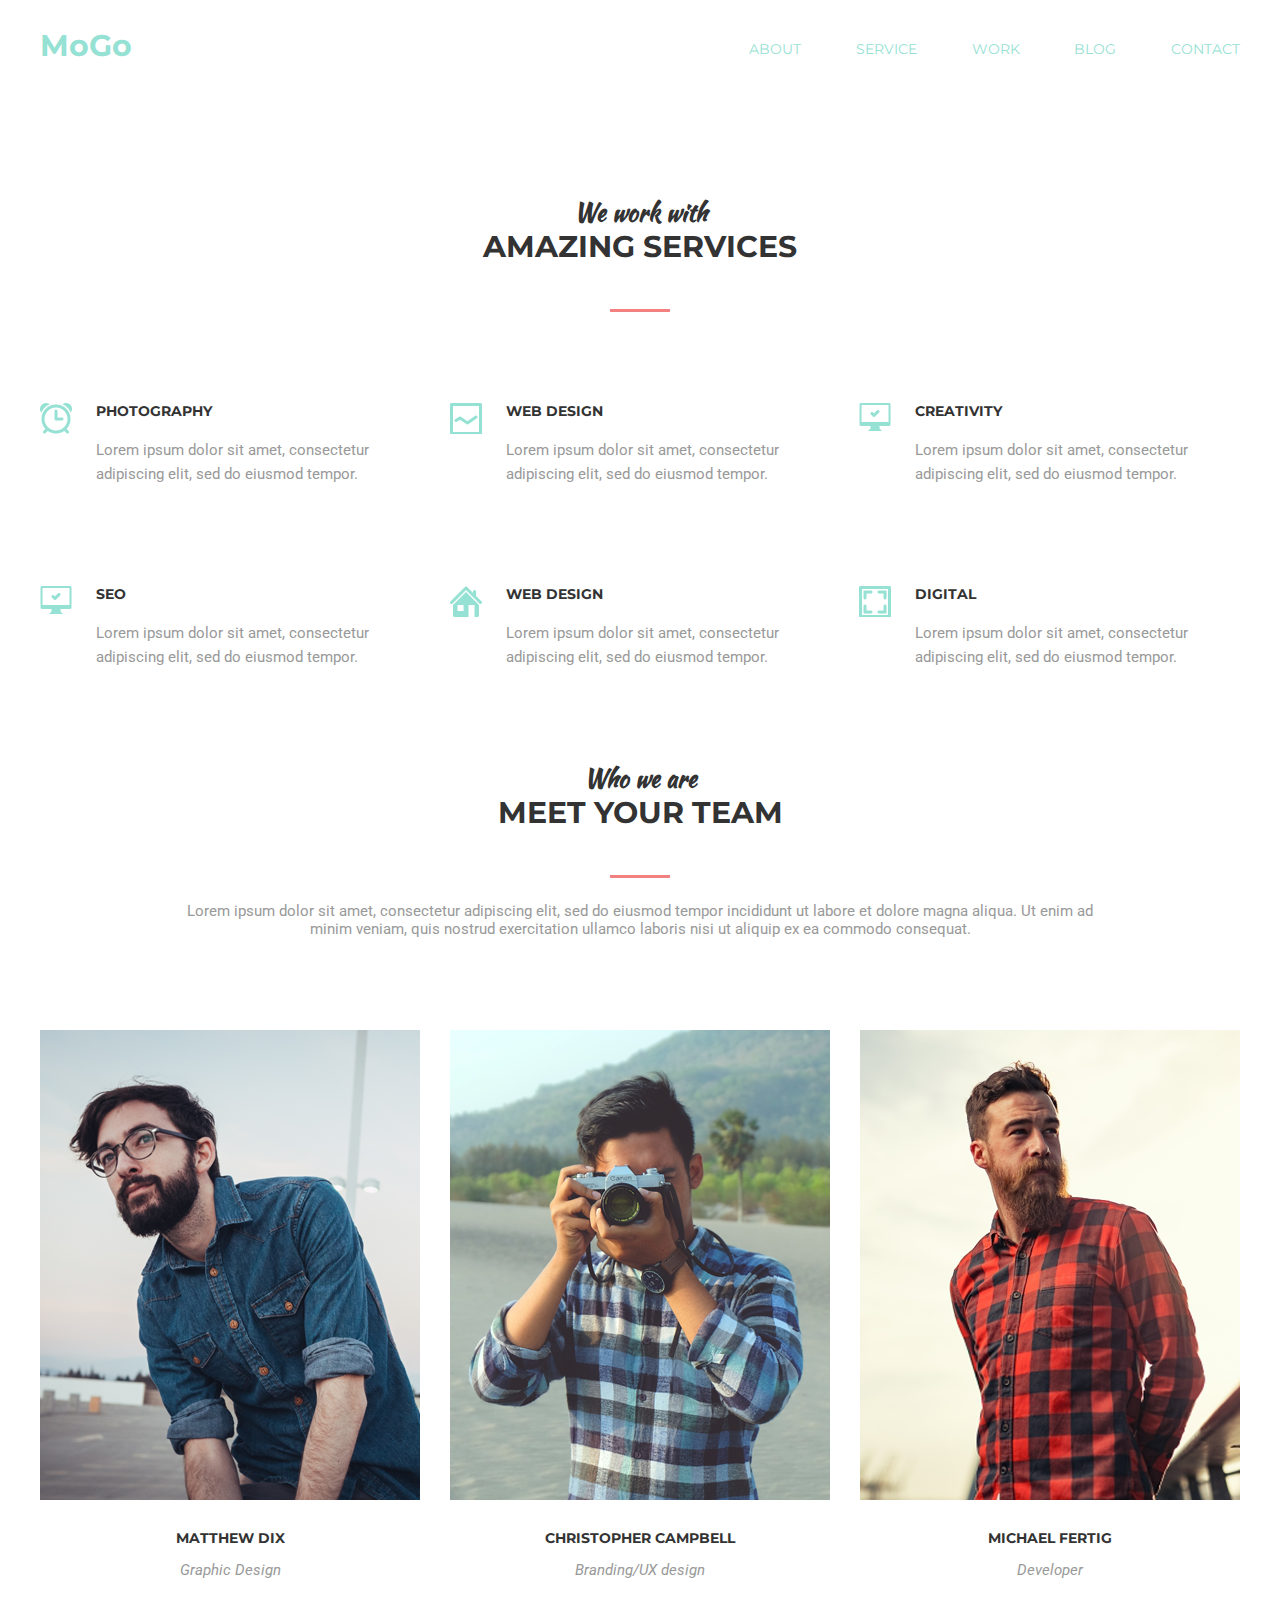
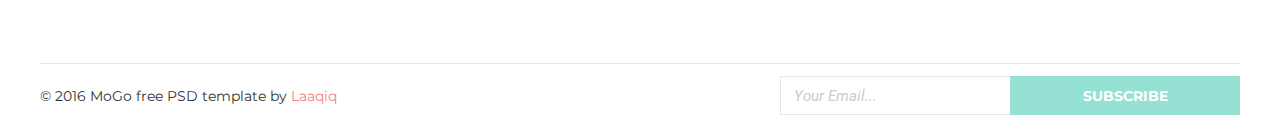
==== commit 0ab8e0c4: "hw-06.7" ====
--- a/html-css/module-6/index.html
+++ b/html-css/module-6/index.html
@@ -195,7 +195,7 @@
                 <p>© 2016 MoGo free PSD template by <span>Laaqiq</span></p >
                 <div class="form">
                     <input type="email" class="form-control" placeholder="Your Email...">
-                    <input type="submit" class="submit-btn">
+                    <input type="submit" value="subscribe" class="submit-btn">
                 </div>  
             </div>
     </footer>   
--- a/html-css/module-6/css/style.css
+++ b/html-css/module-6/css/style.css
@@ -138,6 +138,8 @@
 .features-list-item::before{
     content: '';
     position: absolute;
+    top: 0;
+    left: 0;
     display: block;
     height: 31px;
     width: 32px;
@@ -146,7 +148,7 @@
 
 .icon-alarm::before{
     background-image: url(../image/alarm.png);
-    
+    position: absolute;
 }
 
 .icon-graph::before{
@@ -192,82 +194,48 @@
     margin: 0 auto 92px;
 }
 
+.team{
+    margin-bottom: 84px;
+}
+
 .team-list{
     display: flex;
     justify-content: space-between;
     list-style: none;
     position: relative;
 }
-/*.team-list-image{
+
+.team-list-item{
+    width: 380px;
+}
+.team-list-card{
+    margin-bottom: 30px;
     position: relative;
-    /*background: #95e1d3;
-    width: 380px;
-    height: 470px;
-    margin-bottom: 32px;
-    
-}
-
-.team-list-image a{
-    display: block;
+    
+}
+
+.team-foto:hover{
    
-}*/
-/*.team-list-image .overlay:hover{
-    
-    background-image: linear-gradient(to top, rgba(252, 227, 138, 0.9) 0%, rgba(243, 129, 129, 0.9) 100%), url(../image/Layer_16.png);
-    transform: translate(-10px, -10px);
-    background: #95e1d3;
-}*/
-
-
-.team{
-    margin-bottom: 84px;
-}
-
-.teams{
-    text-align: center;
-}
-
-.team-list-name{
-    margin-bottom: 15px;
-    padding: 0;
-}
- .team-list-occupation{
-    font-family: 'Roboto', cursive;
-    font-size: 15px;
-    
-}
-
-.team-foto{
-    display: block;
-}
-
-.team-foto:hover{
-    transition: opacity 200ms linear, color 200ms linear;
-}
+   
+}
+
 .overlay{
     position: absolute;
     top: 0;
     background-image: linear-gradient(to top, rgba(252, 227, 138, 0.9) 0%, rgba(243, 129, 129, 0.9) 100%);
+    width: 100%;
     height: 100%;
-    width: 100%;
     opacity: 0;
     z-index: 1;
     display: flex;
     justify-content: center;
     align-items: center;
-}
-
-.team-list-card:hover .overlay{
-    opacity: 1;
+    transition: all 200ms linear;
 }
 
 .icon-list{
     list-style: none;
-   /* min-height: 470px;*/
-    display: flex;
-   /* align-items: center;
-    justify-content: center;*/
-
+    display: flex;
 }
 
 .icon-list a{
@@ -278,6 +246,7 @@
     border: 1px solid rgba(243, 129, 129, 0.5);
     background-repeat: no-repeat;
     background-position: center;
+    
 }
 
 .visually-hidden:not(:focus):not(:active) { 
@@ -292,6 +261,7 @@
 
 .icon-facebook{
     background-image: url(../image/facebook.png);
+    
 }
 .icon-twitter{
     background-image: url(../image/twitter.png);
@@ -310,15 +280,37 @@
     background-color: #95e1d3;
     transition: opacity 200ms linear, color 200ms linear;
 }
-.team-list-card:hover{
+
+.team-list-card:hover .overlay{
     box-shadow: 10px 10px 0px 0px #95e1d3;
     transform: translate(-10px, -10px);
-    transition: opacity 200ms linear, color 200ms linear;
-}
-
-
-.team-list-card{
-    margin-bottom: 30px;
+    transition: all 200ms linear;
+    opacity: 1;
+}
+
+.team-list-card:hover .team-foto{
+    transform: translate(-10px, -10px);
+    transition: all 200ms linear;
+}
+
+.team-foto{
+    display: block;
+}
+
+
+.teams{
+    text-align: center;
+}
+
+.team-list-name{
+    margin-bottom: 15px;
+    padding: 0;
+}
+ .team-list-occupation{
+    font-family: 'Roboto';
+    font-style: italic;
+    font-size: 15px;
+    
 }
 
 input{
@@ -330,11 +322,18 @@
 
 .form-control{
     color: rgb(204, 204, 204);
-    font-family: "Roboto - Light Italic";
+    
     font-size: 15px;
     font-weight: 400;
     line-height: 24px;
-    margin-left: 13px;
+    padding-left: 13px;
+    border-right: none;
+}
+
+::placeholder{
+    color: #cccccc;
+    font-family: "Roboto";
+    font-style: italic;
 }
 
 button{
@@ -367,6 +366,7 @@
     color: #f38181;;
     line-height: 41px;
 }
+
 .b-footer::before{
     content: '';
     background-color: rgb(229, 229, 229);
@@ -375,3 +375,6 @@
     margin-bottom: 12px;
 }
 
+.form{
+    display: flex;
+}